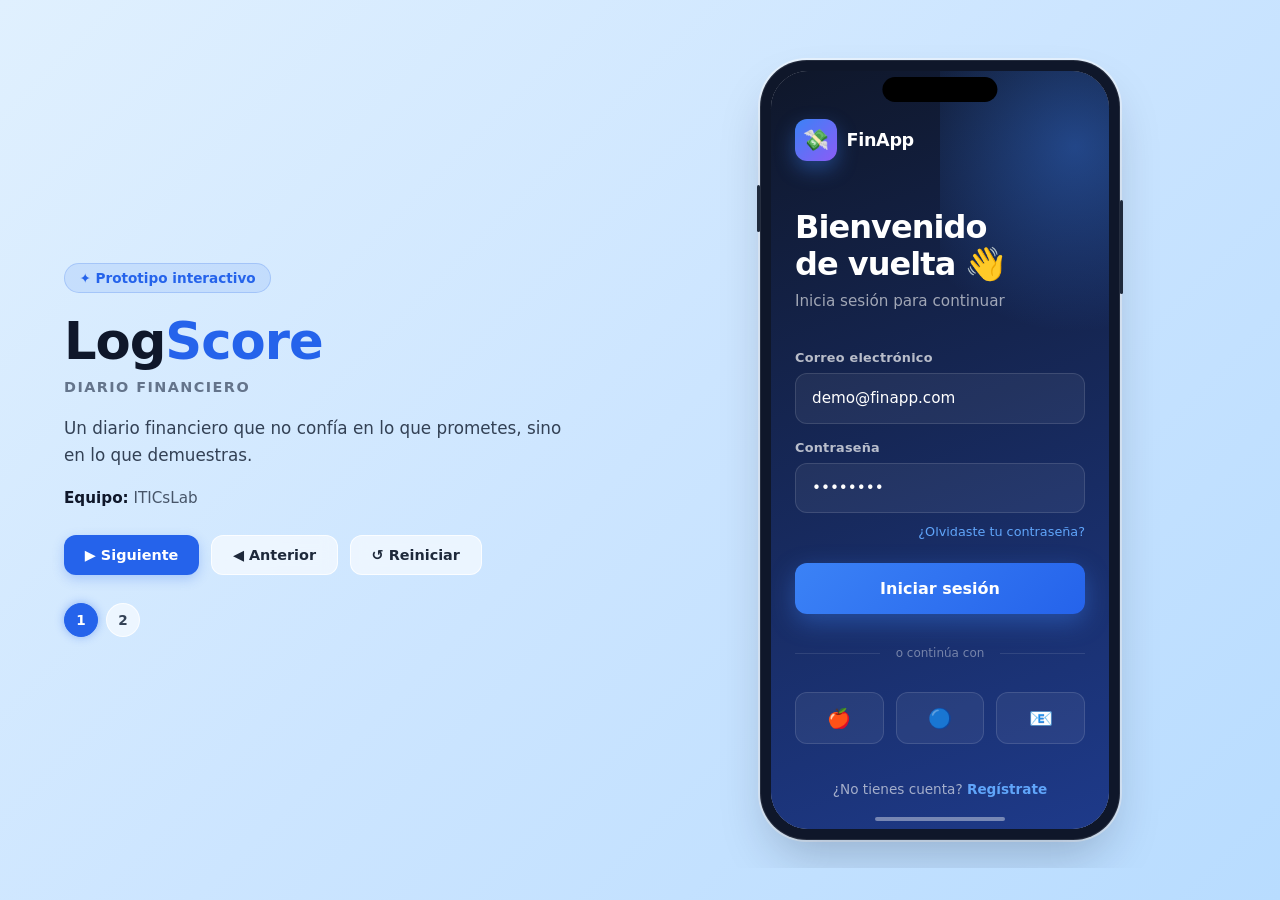
==== interactive-demo-viewer.html @ c2f88ccf "init: pages" ====
<!DOCTYPE html>
<html lang="es">

<head>
    <meta charset="UTF-8">
    <meta name="viewport" content="width=device-width, initial-scale=1.0">
    <title>LogScore — Demo Interactivo</title>
    <style>
        * {
            margin: 0;
            padding: 0;
            box-sizing: border-box;
        }

        html,
        body {
            height: 100%;
            overflow: hidden;
            font-family: 'Inter', system-ui, -apple-system, sans-serif;
            /* Fondo azul claro degradado inspirado en la imagen */
            background: linear-gradient(135deg, #e0f0fe 0%, #cce5ff 50%, #b8dcff 100%);
            color: #1e293b;
        }

        /* Layout de 2 columnas */
        .hero {
            display: grid;
            grid-template-columns: 1fr 1fr;
            align-items: center;
            height: 100vh;
            padding: 2rem 4rem;
            gap: 3rem;
            overflow: hidden;
        }

        /* Columna izquierda (info) */
        .info {
            display: flex;
            flex-direction: column;
            gap: 1.25rem;
            max-width: 520px;
        }

        .badge {
            display: inline-flex;
            align-items: center;
            gap: 0.5rem;
            background: rgba(37, 99, 235, 0.1);
            color: #2563eb;
            padding: 0.4rem 0.9rem;
            border-radius: 999px;
            font-size: 0.85rem;
            font-weight: 600;
            border: 1px solid rgba(37, 99, 235, 0.2);
            width: fit-content;
        }

        .brand-title {
            display: flex;
            align-items: baseline;
            gap: 0.5rem;
        }

        .info h1 {
            font-size: clamp(2.2rem, 4vw, 3.4rem);
            line-height: 1.1;
            font-weight: 800;
            color: #0f172a;
            letter-spacing: -0.02em;
        }

        .info h1 span {
            color: #2563eb;
        }

        .subtitle {
            font-size: 0.9rem;
            font-weight: 700;
            text-transform: uppercase;
            letter-spacing: 0.1em;
            color: #64748b;
            margin-top: 0.6rem;
        }

        .info p {
            color: #334155;
            font-size: 1.05rem;
            line-height: 1.6;
            font-weight: 400;
        }

        .team-tag {
            font-size: 0.95rem;
            color: #475569;
        }

        .team-tag strong {
            color: #0f172a;
        }

        /* Controles del viewer */
        .controls {
            display: flex;
            gap: 0.75rem;
            flex-wrap: wrap;
            margin-top: 0.5rem;
        }

        .btn {
            display: inline-flex;
            align-items: center;
            gap: 0.5rem;
            padding: 0.7rem 1.3rem;
            border: none;
            border-radius: 12px;
            font-size: 0.9rem;
            font-weight: 600;
            cursor: pointer;
            transition: all 0.2s ease;
            font-family: inherit;
        }

        .btn-primary {
            background: #2563eb;
            color: #fff;
            box-shadow: 0 4px 12px rgba(37, 99, 235, 0.25);
        }

        .btn-primary:hover {
            background: #1d4ed8;
            transform: translateY(-2px);
            box-shadow: 0 6px 18px rgba(37, 99, 235, 0.35);
        }

        .btn-ghost {
            background: rgba(255, 255, 255, 0.6);
            color: #1e293b;
            border: 1px solid rgba(255, 255, 255, 0.8);
            backdrop-filter: blur(8px);
        }

        .btn-ghost:hover {
            background: rgba(255, 255, 255, 0.9);
            transform: translateY(-1px);
        }

        /* Selector de pantallas */
        .screen-selector {
            display: flex;
            gap: 0.5rem;
            margin-top: 0.5rem;
            flex-wrap: wrap;
        }

        .screen-dot {
            width: 34px;
            height: 34px;
            border-radius: 50%;
            background: rgba(255, 255, 255, 0.6);
            border: 1px solid rgba(255, 255, 255, 0.8);
            color: #334155;
            font-size: 0.85rem;
            font-weight: 700;
            cursor: pointer;
            transition: all 0.2s ease;
            font-family: inherit;
        }

        .screen-dot:hover {
            background: rgba(37, 99, 235, 0.15);
            color: #2563eb;
        }

        .screen-dot.active {
            background: #2563eb;
            color: #fff;
            border-color: #2563eb;
            box-shadow: 0 0 10px rgba(37, 99, 235, 0.4);
        }

        /* Columna derecha: phone */
        .phone-wrapper {
            display: flex;
            justify-content: center;
            align-items: center;
            height: 100%;
            overflow: hidden;
        }

        /* Marco del teléfono */
        .phone-frame {
            --phone-h: min(90vh, 780px);
            width: calc(var(--phone-h) * 0.4615);
            height: var(--phone-h);
            background: #0f172a;
            border-radius: calc(var(--phone-h) * 0.06);
            padding: calc(var(--phone-h) * 0.014);
            box-shadow:
                0 25px 50px -12px rgba(15, 23, 42, 0.25),
                0 0 0 2px rgba(255, 255, 255, 0.5),
                inset 0 0 0 1px rgba(255, 255, 255, 0.1);
            position: relative;
            flex-shrink: 0;
        }

        /* Botones laterales */
        .phone-frame::before,
        .phone-frame::after {
            content: '';
            position: absolute;
            width: 3px;
            background: #1e293b;
            border-radius: 2px;
        }

        .phone-frame::before {
            top: 18%;
            right: -3px;
            height: 12%;
        }

        .phone-frame::after {
            top: 16%;
            left: -3px;
            height: 6%;
        }

        /* Notch / Dynamic Island */
        .phone-notch {
            position: absolute;
            top: calc(var(--phone-h) * 0.014 + 6px);
            left: 50%;
            transform: translateX(-50%);
            width: 32%;
            height: calc(var(--phone-h) * 0.032);
            background: #000;
            border-radius: 999px;
            z-index: 20;
        }

        .phone-screen {
            width: 100%;
            height: 100%;
            border-radius: calc(var(--phone-h) * 0.048);
            overflow: hidden;
            background: #fff;
            position: relative;
        }

        .phone-screen iframe {
            width: 100%;
            height: 100%;
            border: none;
            display: block;
        }

        /* Responsive */
        @media (max-width: 900px) {
            .hero {
                grid-template-columns: 1fr;
                padding: 1.5rem;
                gap: 1.5rem;
            }

            .info {
                text-align: center;
                align-items: center;
            }

            .phone-frame {
                --phone-h: min(70vh, 600px);
            }
        }

        @media (max-height: 700px) {
            .phone-frame {
                --phone-h: min(88vh, 620px);
            }

            .info h1 {
                font-size: 1.8rem;
            }

            .info p {
                font-size: 0.9rem;
            }
        }
    </style>
</head>

<body>
    <section class="hero">
        <!-- Info del producto -->
        <div class="info">
            <span class="badge">✦ Prototipo interactivo</span>
            <div>
                <h1>Log<span>Score</span></h1>
                <div class="subtitle">Diario Financiero</div>
            </div>

            <p>Un diario financiero que no confía en lo que prometes, sino en lo que demuestras.</p>

            <div class="team-tag">
                <strong>Equipo:</strong> ITICsLab
            </div>

            <div class="controls">
                <button class="btn btn-primary" onclick="loadScreen(currentScreen + 1)">
                    ▶ Siguiente
                </button>
                <button class="btn btn-ghost" onclick="loadScreen(currentScreen - 1)">
                    ◀ Anterior
                </button>
                <button class="btn btn-ghost" onclick="resetDemo()">
                    ↺ Reiniciar
                </button>
            </div>

            <div class="screen-selector" id="screenSelector">
                <!-- generados por JS -->
            </div>
        </div>

        <!-- Marco del teléfono -->
        <div class="phone-wrapper">
            <div class="phone-frame">
                <div class="phone-notch"></div>
                <div class="phone-screen">
                    <iframe id="appScreen" src="mobile-app-mockup/page1.html"></iframe>
                </div>
            </div>
        </div>
    </section>

    <script>
        const iframe = document.getElementById('appScreen');
        const selector = document.getElementById('screenSelector');

        const screens = [
            { n: 1, title: 'Login' },
            { n: 2, title: 'Dashboard' }
        ];

        let currentScreen = 1;

        // Renderizar botones de pantalla
        screens.forEach(s => {
            const btn = document.createElement('button');
            btn.className = 'screen-dot';
            btn.textContent = s.n;
            btn.title = s.title;
            btn.onclick = () => loadScreen(s.n);
            selector.appendChild(btn);
        });

        function loadScreen(n) {
            if (n < 1 || n > screens.length) return;
            currentScreen = n;
            iframe.src = `mobile-app-mockup/page${n}.html`;
            updateActiveDot();
        }

        function resetDemo() {
            loadScreen(1);
        }

        function updateActiveDot() {
            document.querySelectorAll('.screen-dot').forEach((dot, i) => {
                dot.classList.toggle('active', i + 1 === currentScreen);
            });
        }

        // Escuchar navegación desde las pantallas
        window.addEventListener('message', (e) => {
            if (e.data && e.data.action === 'navigate') {
                loadScreen(e.data.screen);
            }
        });

        // Inicializar
        updateActiveDot();

        // Navegación con flechas del teclado
        document.addEventListener('keydown', (e) => {
            if (e.key === 'ArrowRight') loadScreen(currentScreen + 1);
            if (e.key === 'ArrowLeft') loadScreen(currentScreen - 1);
        });
    </script>
</body>

</html>
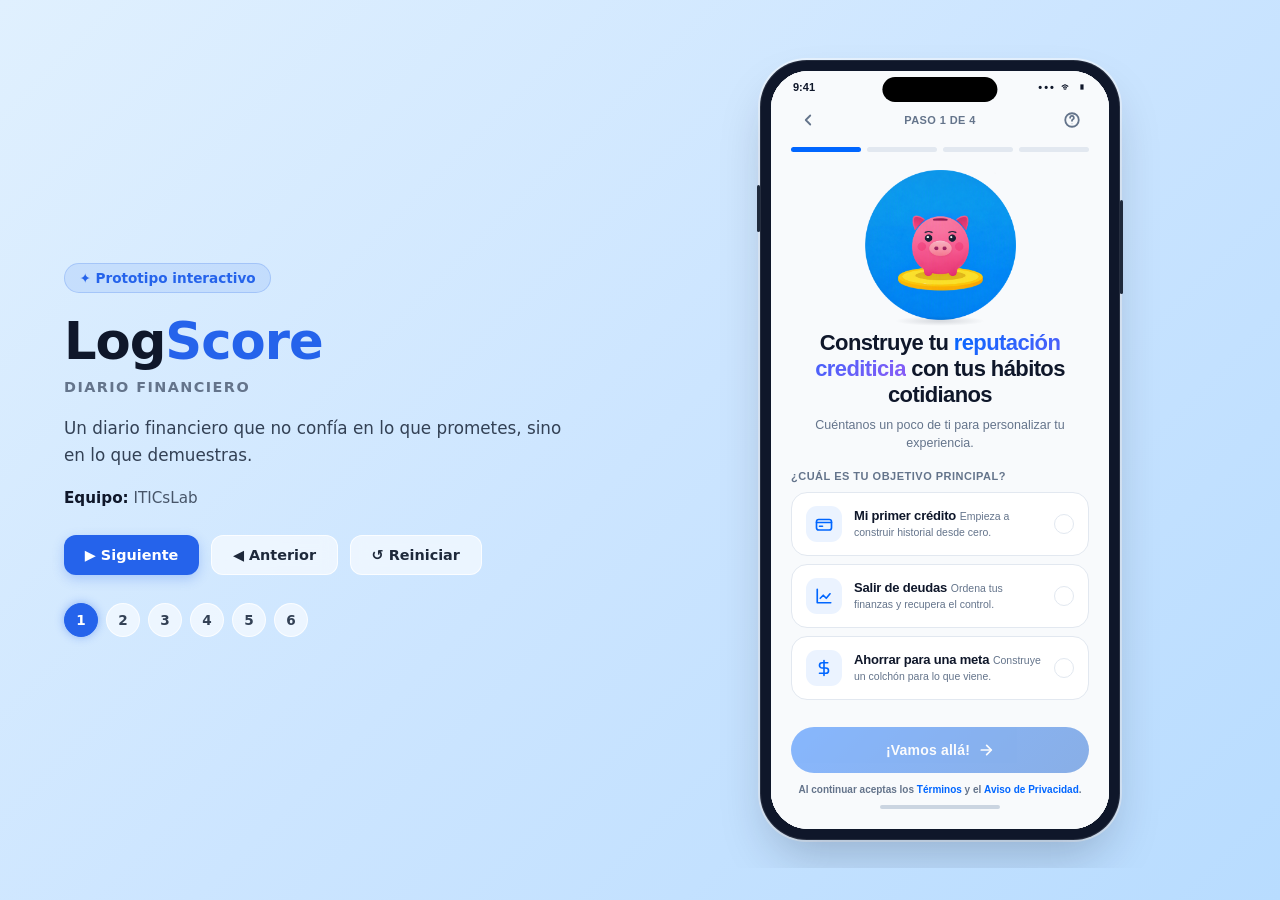
==== commit 48c6accf: "added: demo pages" ====
--- a/interactive-demo-viewer.html
+++ b/interactive-demo-viewer.html
@@ -255,24 +255,149 @@
         }
 
         /* Responsive */
+        /* --- RESPONSIVE --- */
         @media (max-width: 900px) {
+            html,
+            body {
+                height: auto;
+                min-height: 100%;
+                overflow-x: hidden;
+                overflow-y: auto;
+            }
+
             .hero {
+                min-height: 100vh;
+                height: auto;
                 grid-template-columns: 1fr;
-                padding: 1.5rem;
+                padding: 5.5rem 1rem 2rem;
                 gap: 1.5rem;
+                overflow: visible;
             }
 
             .info {
+                width: 100%;
+                max-width: none;
                 text-align: center;
                 align-items: center;
+                gap: 0.85rem;
+            }
+
+            .badge {
+                font-size: 0.72rem;
+                padding: 0.35rem 0.75rem;
+            }
+
+            .brand-title {
+                justify-content: center;
+            }
+
+            .info h1 {
+                font-size: clamp(2rem, 10vw, 2.8rem);
+            }
+
+            .subtitle {
+                font-size: 0.72rem;
+                margin-top: 0.35rem;
+            }
+
+            .info p {
+                max-width: 340px;
+                font-size: 0.9rem;
+                line-height: 1.45;
+            }
+
+            .team-tag {
+                font-size: 0.8rem;
+            }
+
+            .controls {
+                width: 100%;
+                max-width: 360px;
+                justify-content: center;
+                gap: 0.5rem;
+                margin-top: 0.25rem;
+            }
+
+            .btn {
+                padding: 0.65rem 0.9rem;
+                font-size: 0.78rem;
+                flex: 1 1 auto;
+            }
+
+            .screen-selector {
+                justify-content: center;
+                margin-top: 0.15rem;
+            }
+
+            .screen-dot {
+                width: 32px;
+                height: 32px;
+            }
+
+            .phone-wrapper {
+                width: 100%;
+                height: auto;
+                min-height: 0;
+                overflow: visible;
+                align-items: flex-start;
             }
 
             .phone-frame {
-                --phone-h: min(70vh, 600px);
-            }
-        }
-
-        @media (max-height: 700px) {
+                /* El teléfono ocupa casi todo el ancho disponible */
+                --phone-w: min(82vw, 390px);
+                width: var(--phone-w);
+                height: calc(var(--phone-w) / 0.4615);
+                padding: calc(var(--phone-w) * 0.0303);
+                border-radius: calc(var(--phone-w) * 0.13);
+            }
+
+            .phone-notch {
+                top: calc(var(--phone-w) * 0.0303 + 5px);
+                height: calc(var(--phone-w) * 0.0693);
+            }
+
+            .phone-screen {
+                border-radius: calc(var(--phone-w) * 0.104);
+            }
+
+            .phone-frame::before,
+            .phone-frame::after {
+                width: 2px;
+            }
+        }
+
+        @media (max-width: 420px) {
+            .hero {
+                padding-left: 0.75rem;
+                padding-right: 0.75rem;
+                padding-top: 5rem;
+                gap: 1.25rem;
+            }
+
+            .info h1 {
+                font-size: 2.15rem;
+            }
+
+            .info p {
+                font-size: 0.84rem;
+                max-width: 310px;
+            }
+
+            .controls {
+                max-width: 330px;
+            }
+
+            .btn {
+                padding: 0.6rem 0.65rem;
+                font-size: 0.72rem;
+            }
+
+            .phone-frame {
+                --phone-w: min(86vw, 360px);
+            }
+        }
+
+        @media (max-height: 700px) and (min-width: 901px) {
             .phone-frame {
                 --phone-h: min(88vh, 620px);
             }
@@ -326,7 +451,7 @@
             <div class="phone-frame">
                 <div class="phone-notch"></div>
                 <div class="phone-screen">
-                    <iframe id="appScreen" src="mobile-app-mockup/page1.html"></iframe>
+                    <iframe id="appScreen" src="mobile-app-mockup/page1.html" scrolling="no" loading="lazy"></iframe>
                 </div>
             </div>
         </div>
@@ -337,8 +462,12 @@
         const selector = document.getElementById('screenSelector');
 
         const screens = [
-            { n: 1, title: 'Login' },
-            { n: 2, title: 'Dashboard' }
+            { n: 1, title: 'Onboarding' },
+            { n: 2, title: 'Dashboard' },
+            { n: 3, title: 'Registro Conversacional & Escanner' },
+            { n: 4, title: 'Dashboard' },
+            { n: 5, title: 'Dashboard' },
+            { n: 6, title: 'Dashboard' }
         ];
 
         let currentScreen = 1;
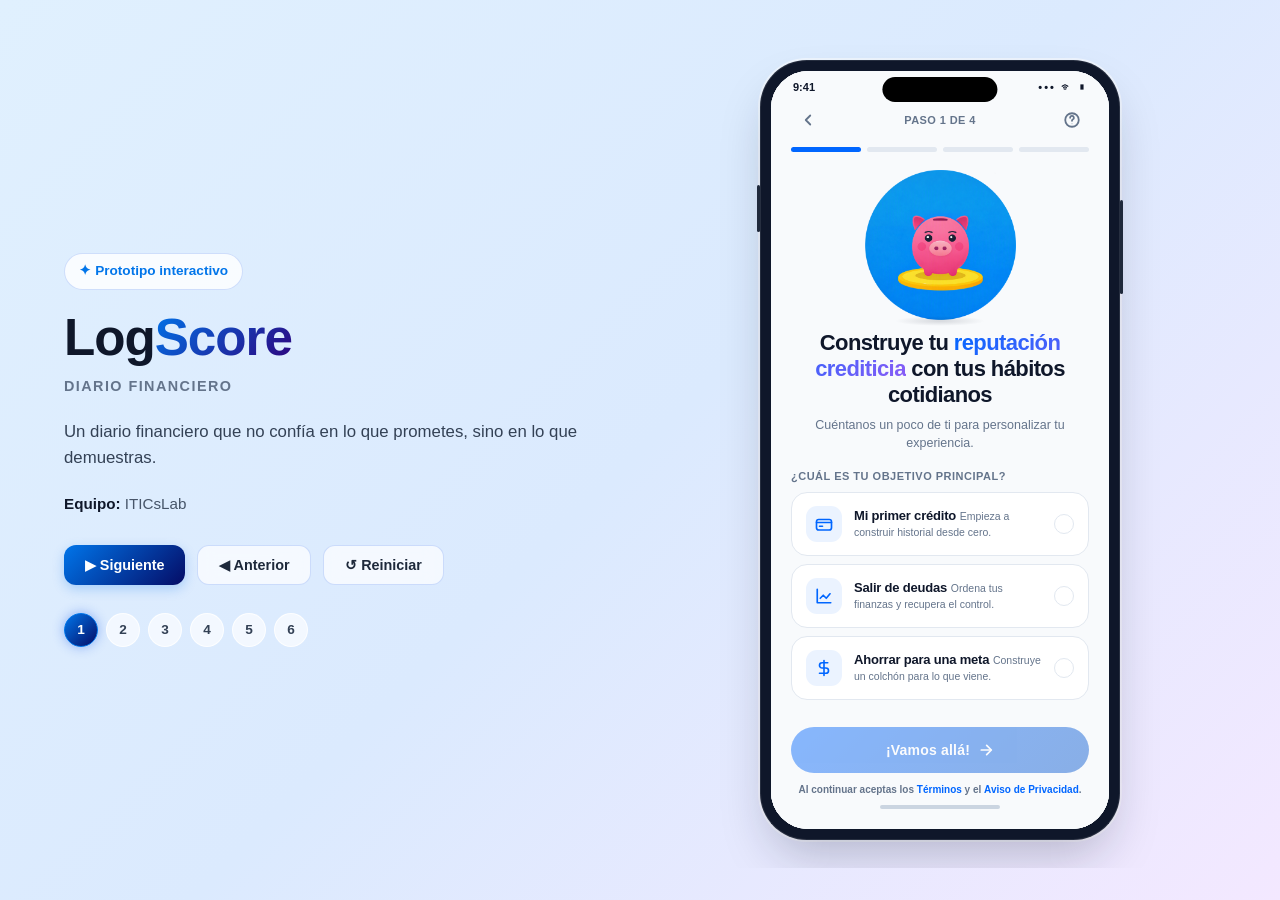
==== commit d52d893d: "Refactor: CSS and JS for home and viewer phone pages" ====
--- a/interactive-demo-viewer.html
+++ b/interactive-demo-viewer.html
@@ -5,412 +5,9 @@
     <meta charset="UTF-8">
     <meta name="viewport" content="width=device-width, initial-scale=1.0">
     <title>LogScore — Demo Interactivo</title>
-    <style>
-        * {
-            margin: 0;
-            padding: 0;
-            box-sizing: border-box;
-        }
-
-        html,
-        body {
-            height: 100%;
-            overflow: hidden;
-            font-family: 'Inter', system-ui, -apple-system, sans-serif;
-            /* Fondo azul claro degradado inspirado en la imagen */
-            background: linear-gradient(135deg, #e0f0fe 0%, #cce5ff 50%, #b8dcff 100%);
-            color: #1e293b;
-        }
-
-        /* Layout de 2 columnas */
-        .hero {
-            display: grid;
-            grid-template-columns: 1fr 1fr;
-            align-items: center;
-            height: 100vh;
-            padding: 2rem 4rem;
-            gap: 3rem;
-            overflow: hidden;
-        }
-
-        /* Columna izquierda (info) */
-        .info {
-            display: flex;
-            flex-direction: column;
-            gap: 1.25rem;
-            max-width: 520px;
-        }
-
-        .badge {
-            display: inline-flex;
-            align-items: center;
-            gap: 0.5rem;
-            background: rgba(37, 99, 235, 0.1);
-            color: #2563eb;
-            padding: 0.4rem 0.9rem;
-            border-radius: 999px;
-            font-size: 0.85rem;
-            font-weight: 600;
-            border: 1px solid rgba(37, 99, 235, 0.2);
-            width: fit-content;
-        }
-
-        .brand-title {
-            display: flex;
-            align-items: baseline;
-            gap: 0.5rem;
-        }
-
-        .info h1 {
-            font-size: clamp(2.2rem, 4vw, 3.4rem);
-            line-height: 1.1;
-            font-weight: 800;
-            color: #0f172a;
-            letter-spacing: -0.02em;
-        }
-
-        .info h1 span {
-            color: #2563eb;
-        }
-
-        .subtitle {
-            font-size: 0.9rem;
-            font-weight: 700;
-            text-transform: uppercase;
-            letter-spacing: 0.1em;
-            color: #64748b;
-            margin-top: 0.6rem;
-        }
-
-        .info p {
-            color: #334155;
-            font-size: 1.05rem;
-            line-height: 1.6;
-            font-weight: 400;
-        }
-
-        .team-tag {
-            font-size: 0.95rem;
-            color: #475569;
-        }
-
-        .team-tag strong {
-            color: #0f172a;
-        }
-
-        /* Controles del viewer */
-        .controls {
-            display: flex;
-            gap: 0.75rem;
-            flex-wrap: wrap;
-            margin-top: 0.5rem;
-        }
-
-        .btn {
-            display: inline-flex;
-            align-items: center;
-            gap: 0.5rem;
-            padding: 0.7rem 1.3rem;
-            border: none;
-            border-radius: 12px;
-            font-size: 0.9rem;
-            font-weight: 600;
-            cursor: pointer;
-            transition: all 0.2s ease;
-            font-family: inherit;
-        }
-
-        .btn-primary {
-            background: #2563eb;
-            color: #fff;
-            box-shadow: 0 4px 12px rgba(37, 99, 235, 0.25);
-        }
-
-        .btn-primary:hover {
-            background: #1d4ed8;
-            transform: translateY(-2px);
-            box-shadow: 0 6px 18px rgba(37, 99, 235, 0.35);
-        }
-
-        .btn-ghost {
-            background: rgba(255, 255, 255, 0.6);
-            color: #1e293b;
-            border: 1px solid rgba(255, 255, 255, 0.8);
-            backdrop-filter: blur(8px);
-        }
-
-        .btn-ghost:hover {
-            background: rgba(255, 255, 255, 0.9);
-            transform: translateY(-1px);
-        }
-
-        /* Selector de pantallas */
-        .screen-selector {
-            display: flex;
-            gap: 0.5rem;
-            margin-top: 0.5rem;
-            flex-wrap: wrap;
-        }
-
-        .screen-dot {
-            width: 34px;
-            height: 34px;
-            border-radius: 50%;
-            background: rgba(255, 255, 255, 0.6);
-            border: 1px solid rgba(255, 255, 255, 0.8);
-            color: #334155;
-            font-size: 0.85rem;
-            font-weight: 700;
-            cursor: pointer;
-            transition: all 0.2s ease;
-            font-family: inherit;
-        }
-
-        .screen-dot:hover {
-            background: rgba(37, 99, 235, 0.15);
-            color: #2563eb;
-        }
-
-        .screen-dot.active {
-            background: #2563eb;
-            color: #fff;
-            border-color: #2563eb;
-            box-shadow: 0 0 10px rgba(37, 99, 235, 0.4);
-        }
-
-        /* Columna derecha: phone */
-        .phone-wrapper {
-            display: flex;
-            justify-content: center;
-            align-items: center;
-            height: 100%;
-            overflow: hidden;
-        }
-
-        /* Marco del teléfono */
-        .phone-frame {
-            --phone-h: min(90vh, 780px);
-            width: calc(var(--phone-h) * 0.4615);
-            height: var(--phone-h);
-            background: #0f172a;
-            border-radius: calc(var(--phone-h) * 0.06);
-            padding: calc(var(--phone-h) * 0.014);
-            box-shadow:
-                0 25px 50px -12px rgba(15, 23, 42, 0.25),
-                0 0 0 2px rgba(255, 255, 255, 0.5),
-                inset 0 0 0 1px rgba(255, 255, 255, 0.1);
-            position: relative;
-            flex-shrink: 0;
-        }
-
-        /* Botones laterales */
-        .phone-frame::before,
-        .phone-frame::after {
-            content: '';
-            position: absolute;
-            width: 3px;
-            background: #1e293b;
-            border-radius: 2px;
-        }
-
-        .phone-frame::before {
-            top: 18%;
-            right: -3px;
-            height: 12%;
-        }
-
-        .phone-frame::after {
-            top: 16%;
-            left: -3px;
-            height: 6%;
-        }
-
-        /* Notch / Dynamic Island */
-        .phone-notch {
-            position: absolute;
-            top: calc(var(--phone-h) * 0.014 + 6px);
-            left: 50%;
-            transform: translateX(-50%);
-            width: 32%;
-            height: calc(var(--phone-h) * 0.032);
-            background: #000;
-            border-radius: 999px;
-            z-index: 20;
-        }
-
-        .phone-screen {
-            width: 100%;
-            height: 100%;
-            border-radius: calc(var(--phone-h) * 0.048);
-            overflow: hidden;
-            background: #fff;
-            position: relative;
-        }
-
-        .phone-screen iframe {
-            width: 100%;
-            height: 100%;
-            border: none;
-            display: block;
-        }
-
-        /* Responsive */
-        /* --- RESPONSIVE --- */
-        @media (max-width: 900px) {
-            html,
-            body {
-                height: auto;
-                min-height: 100%;
-                overflow-x: hidden;
-                overflow-y: auto;
-            }
-
-            .hero {
-                min-height: 100vh;
-                height: auto;
-                grid-template-columns: 1fr;
-                padding: 5.5rem 1rem 2rem;
-                gap: 1.5rem;
-                overflow: visible;
-            }
-
-            .info {
-                width: 100%;
-                max-width: none;
-                text-align: center;
-                align-items: center;
-                gap: 0.85rem;
-            }
-
-            .badge {
-                font-size: 0.72rem;
-                padding: 0.35rem 0.75rem;
-            }
-
-            .brand-title {
-                justify-content: center;
-            }
-
-            .info h1 {
-                font-size: clamp(2rem, 10vw, 2.8rem);
-            }
-
-            .subtitle {
-                font-size: 0.72rem;
-                margin-top: 0.35rem;
-            }
-
-            .info p {
-                max-width: 340px;
-                font-size: 0.9rem;
-                line-height: 1.45;
-            }
-
-            .team-tag {
-                font-size: 0.8rem;
-            }
-
-            .controls {
-                width: 100%;
-                max-width: 360px;
-                justify-content: center;
-                gap: 0.5rem;
-                margin-top: 0.25rem;
-            }
-
-            .btn {
-                padding: 0.65rem 0.9rem;
-                font-size: 0.78rem;
-                flex: 1 1 auto;
-            }
-
-            .screen-selector {
-                justify-content: center;
-                margin-top: 0.15rem;
-            }
-
-            .screen-dot {
-                width: 32px;
-                height: 32px;
-            }
-
-            .phone-wrapper {
-                width: 100%;
-                height: auto;
-                min-height: 0;
-                overflow: visible;
-                align-items: flex-start;
-            }
-
-            .phone-frame {
-                /* El teléfono ocupa casi todo el ancho disponible */
-                --phone-w: min(82vw, 390px);
-                width: var(--phone-w);
-                height: calc(var(--phone-w) / 0.4615);
-                padding: calc(var(--phone-w) * 0.0303);
-                border-radius: calc(var(--phone-w) * 0.13);
-            }
-
-            .phone-notch {
-                top: calc(var(--phone-w) * 0.0303 + 5px);
-                height: calc(var(--phone-w) * 0.0693);
-            }
-
-            .phone-screen {
-                border-radius: calc(var(--phone-w) * 0.104);
-            }
-
-            .phone-frame::before,
-            .phone-frame::after {
-                width: 2px;
-            }
-        }
-
-        @media (max-width: 420px) {
-            .hero {
-                padding-left: 0.75rem;
-                padding-right: 0.75rem;
-                padding-top: 5rem;
-                gap: 1.25rem;
-            }
-
-            .info h1 {
-                font-size: 2.15rem;
-            }
-
-            .info p {
-                font-size: 0.84rem;
-                max-width: 310px;
-            }
-
-            .controls {
-                max-width: 330px;
-            }
-
-            .btn {
-                padding: 0.6rem 0.65rem;
-                font-size: 0.72rem;
-            }
-
-            .phone-frame {
-                --phone-w: min(86vw, 360px);
-            }
-        }
-
-        @media (max-height: 700px) and (min-width: 901px) {
-            .phone-frame {
-                --phone-h: min(88vh, 620px);
-            }
-
-            .info h1 {
-                font-size: 1.8rem;
-            }
-
-            .info p {
-                font-size: 0.9rem;
-            }
-        }
-    </style>
+    <link rel="icon" type="image/png" href="assets/icon.ico">
+    <link rel="stylesheet" href="styles/global.css">
+    <link rel="stylesheet" href="styles/movile-viewer.css">
 </head>
 
 <body>
@@ -457,64 +54,8 @@
         </div>
     </section>
 
-    <script>
-        const iframe = document.getElementById('appScreen');
-        const selector = document.getElementById('screenSelector');
+    <script src="scripts/viewer.js"></script>
 
-        const screens = [
-            { n: 1, title: 'Onboarding' },
-            { n: 2, title: 'Dashboard' },
-            { n: 3, title: 'Registro Conversacional & Escanner' },
-            { n: 4, title: 'Dashboard' },
-            { n: 5, title: 'Dashboard' },
-            { n: 6, title: 'Dashboard' }
-        ];
-
-        let currentScreen = 1;
-
-        // Renderizar botones de pantalla
-        screens.forEach(s => {
-            const btn = document.createElement('button');
-            btn.className = 'screen-dot';
-            btn.textContent = s.n;
-            btn.title = s.title;
-            btn.onclick = () => loadScreen(s.n);
-            selector.appendChild(btn);
-        });
-
-        function loadScreen(n) {
-            if (n < 1 || n > screens.length) return;
-            currentScreen = n;
-            iframe.src = `mobile-app-mockup/page${n}.html`;
-            updateActiveDot();
-        }
-
-        function resetDemo() {
-            loadScreen(1);
-        }
-
-        function updateActiveDot() {
-            document.querySelectorAll('.screen-dot').forEach((dot, i) => {
-                dot.classList.toggle('active', i + 1 === currentScreen);
-            });
-        }
-
-        // Escuchar navegación desde las pantallas
-        window.addEventListener('message', (e) => {
-            if (e.data && e.data.action === 'navigate') {
-                loadScreen(e.data.screen);
-            }
-        });
-
-        // Inicializar
-        updateActiveDot();
-
-        // Navegación con flechas del teclado
-        document.addEventListener('keydown', (e) => {
-            if (e.key === 'ArrowRight') loadScreen(currentScreen + 1);
-            if (e.key === 'ArrowLeft') loadScreen(currentScreen - 1);
-        });
-    </script>
 </body>
 
 </html>
--- a/styles/global.css
+++ b/styles/global.css
@@ -0,0 +1,149 @@
+/* --- Reset --- */
+* {
+    margin: 0;
+    padding: 0;
+    box-sizing: border-box;
+}
+
+/* --- Variables globales (paleta compartida) --- */
+:root {
+    --primary: #0075ea;
+    --primary-dark: #050c66;
+    --secondary: #2e017b;
+    --accent: #d13c3c;
+    --text-dark: #000000;
+    --text-muted: #333333;
+    --bg-light: #ffffff;
+
+    /* Tintes sutiles reutilizables */
+    --tint-blue: #f4f9ff;
+    --tint-violet: #f8f6ff;
+    --tint-mixed: #f5f8ff;
+    --tint-dark: #0f172a;
+}
+
+/* --- Tipografía base --- */
+body {
+    font-family: 'Plus Jakarta Sans', sans-serif;
+    color: var(--text-dark);
+    line-height: 1.6;
+    overflow-x: hidden;
+}
+
+/* --- Botones genéricos (base compartida) --- */
+.btn {
+    display: inline-flex;
+    align-items: center;
+    gap: 0.5rem;
+    padding: 0.7rem 1.3rem;
+    border: none;
+    border-radius: 12px;
+    font-size: 0.9rem;
+    font-weight: 600;
+    cursor: pointer;
+    transition: all 0.2s ease;
+    font-family: inherit;
+}
+
+.btn-primary {
+    background: linear-gradient(135deg, var(--primary), var(--primary-dark));
+    color: #fff;
+    box-shadow: 0 4px 12px rgba(0, 117, 234, 0.25);
+}
+
+.btn-primary:hover {
+    background: linear-gradient(135deg, var(--primary-dark), var(--primary));
+    transform: translateY(-2px);
+    box-shadow: 0 6px 18px rgba(0, 117, 234, 0.35);
+}
+
+.btn-ghost {
+    background: rgba(255, 255, 255, 0.7);
+    color: #1e293b;
+    border: 1px solid rgba(37, 99, 235, 0.2);
+    backdrop-filter: blur(8px);
+}
+
+.btn-ghost:hover {
+    background: rgba(255, 255, 255, 0.95);
+    transform: translateY(-1px);
+}
+
+/* --- Contenedor centrado tipo "section" --- */
+.container {
+    max-width: 1100px;
+    margin: 0 auto;
+}
+
+/* --- Header de sección (título + subtítulo centrado) --- */
+.section-header {
+    text-align: center;
+    margin-bottom: 2.5rem;
+}
+
+.section-header h2 {
+    font-size: 2.1rem;
+    font-weight: 800;
+}
+
+.section-header p {
+    color: var(--text-muted);
+    font-size: 1rem;
+}
+
+/* --- Pill list (chips tipo etiqueta) --- */
+.pill-list {
+    display: flex;
+    flex-wrap: wrap;
+    gap: 0.7rem;
+    margin-top: 0.9rem;
+}
+
+.pill-item {
+    background: #ffffff;
+    padding: 0.55rem 1.1rem;
+    border-radius: 999px;
+    font-size: 0.88rem;
+    font-weight: 600;
+    color: var(--text-dark);
+    box-shadow: 0 4px 10px rgba(0, 0, 0, 0.04);
+    border: 1px solid rgba(37, 99, 235, 0.15);
+    display: flex;
+    align-items: center;
+    gap: 0.5rem;
+}
+
+.pill-item::before {
+    content: '•';
+    color: var(--primary);
+    font-size: 1.2rem;
+}
+
+/* ==========================================================
+   Responsive compartido (breakpoint general)
+   ========================================================== */
+@media (max-width: 900px) {
+    .section-header {
+        margin-bottom: 1.75rem;
+    }
+
+    .section-header h2 {
+        font-size: clamp(1.6rem, 7vw, 2.1rem);
+        line-height: 1.2;
+    }
+
+    .section-header p {
+        font-size: 0.9rem;
+        margin-top: 0.4rem;
+    }
+
+    .pill-list {
+        gap: 0.5rem;
+    }
+
+    .pill-item {
+        padding: 0.45rem 0.75rem;
+        font-size: 0.75rem;
+        line-height: 1.3;
+    }
+}
--- a/styles/movile-viewer.css
+++ b/styles/movile-viewer.css
@@ -0,0 +1,368 @@
+/* ==========================================================
+   mobile-viewer.css — Estilos exclusivos de
+   interactive-demo-viewer.html
+   (Alineado con el lenguaje visual del home)
+   ========================================================== */
+
+html,
+body {
+    height: 100%;
+    overflow: hidden;
+    font-family: 'Plus Jakarta Sans', sans-serif;
+    background: linear-gradient(135deg, #e0f0fe 0%, #dbeafe 50%, #f3e8ff 100%);
+    color: #1e293b;
+}
+
+/* --- Layout de 2 columnas --- */
+.hero {
+    display: grid;
+    grid-template-columns: 1fr 1fr;
+    align-items: center;
+    height: 100vh;
+    padding: 2rem 4rem;
+    gap: 3rem;
+    overflow: hidden;
+}
+
+/* --- Columna izquierda (info) --- */
+.info {
+    display: flex;
+    flex-direction: column;
+    gap: 1.25rem;
+    max-width: 520px;
+}
+
+.badge {
+    display: inline-flex;
+    align-items: center;
+    gap: 0.5rem;
+    background: rgba(255, 255, 255, 0.8);
+    color: var(--primary);
+    padding: 0.4rem 0.9rem;
+    border-radius: 999px;
+    font-size: 0.85rem;
+    font-weight: 700;
+    border: 1px solid rgba(37, 99, 235, 0.2);
+    width: fit-content;
+}
+
+.brand-title {
+    display: flex;
+    align-items: baseline;
+    gap: 0.5rem;
+}
+
+.info h1 {
+    font-size: clamp(2.2rem, 4vw, 3.4rem);
+    line-height: 1.1;
+    font-weight: 800;
+    color: #0f172a;
+    letter-spacing: -0.02em;
+}
+
+.info h1 span {
+    background: linear-gradient(135deg, var(--primary), var(--secondary));
+    -webkit-background-clip: text;
+    -webkit-text-fill-color: transparent;
+}
+
+.subtitle {
+    font-size: 0.9rem;
+    font-weight: 700;
+    text-transform: uppercase;
+    letter-spacing: 0.1em;
+    color: #64748b;
+    margin-top: 0.6rem;
+}
+
+.info p {
+    color: #334155;
+    font-size: 1.05rem;
+    line-height: 1.6;
+    font-weight: 400;
+}
+
+.team-tag {
+    font-size: 0.95rem;
+    color: #475569;
+}
+
+.team-tag strong {
+    color: #0f172a;
+}
+
+/* --- Controles del viewer --- */
+.controls {
+    display: flex;
+    gap: 0.75rem;
+    flex-wrap: wrap;
+    margin-top: 0.5rem;
+}
+
+/* --- Selector de pantallas --- */
+.screen-selector {
+    display: flex;
+    gap: 0.5rem;
+    margin-top: 0.5rem;
+    flex-wrap: wrap;
+}
+
+.screen-dot {
+    width: 34px;
+    height: 34px;
+    border-radius: 50%;
+    background: rgba(255, 255, 255, 0.65);
+    border: 1px solid rgba(255, 255, 255, 0.85);
+    color: #334155;
+    font-size: 0.85rem;
+    font-weight: 700;
+    cursor: pointer;
+    transition: all 0.2s ease;
+    font-family: inherit;
+}
+
+.screen-dot:hover {
+    background: rgba(37, 99, 235, 0.15);
+    color: var(--primary);
+}
+
+.screen-dot.active {
+    background: linear-gradient(135deg, var(--primary), var(--primary-dark));
+    color: #fff;
+    border-color: var(--primary);
+    box-shadow: 0 0 12px rgba(37, 99, 235, 0.45);
+}
+
+/* --- Columna derecha: phone --- */
+.phone-wrapper {
+    display: flex;
+    justify-content: center;
+    align-items: center;
+    height: 100%;
+    overflow: hidden;
+}
+
+/* --- Marco del teléfono --- */
+.phone-frame {
+    --phone-h: min(90vh, 780px);
+    width: calc(var(--phone-h) * 0.4615);
+    height: var(--phone-h);
+    background: #0f172a;
+    border-radius: calc(var(--phone-h) * 0.06);
+    padding: calc(var(--phone-h) * 0.014);
+    box-shadow:
+        0 25px 50px -12px rgba(15, 23, 42, 0.25),
+        0 0 0 2px rgba(255, 255, 255, 0.5),
+        inset 0 0 0 1px rgba(255, 255, 255, 0.1);
+    position: relative;
+    flex-shrink: 0;
+}
+
+/* --- Botones laterales del teléfono --- */
+.phone-frame::before,
+.phone-frame::after {
+    content: '';
+    position: absolute;
+    width: 3px;
+    background: #1e293b;
+    border-radius: 2px;
+}
+
+.phone-frame::before {
+    top: 18%;
+    right: -3px;
+    height: 12%;
+}
+
+.phone-frame::after {
+    top: 16%;
+    left: -3px;
+    height: 6%;
+}
+
+/* --- Notch / Dynamic Island --- */
+.phone-notch {
+    position: absolute;
+    top: calc(var(--phone-h) * 0.014 + 6px);
+    left: 50%;
+    transform: translateX(-50%);
+    width: 32%;
+    height: calc(var(--phone-h) * 0.032);
+    background: #000;
+    border-radius: 999px;
+    z-index: 20;
+}
+
+.phone-screen {
+    width: 100%;
+    height: 100%;
+    border-radius: calc(var(--phone-h) * 0.048);
+    overflow: hidden;
+    background: #fff;
+    position: relative;
+}
+
+.phone-screen iframe {
+    width: 100%;
+    height: 100%;
+    border: none;
+    display: block;
+}
+
+/* ==========================================================
+   Responsive exclusivo del viewer
+   ========================================================== */
+@media (max-width: 900px) {
+
+    html,
+    body {
+        height: auto;
+        min-height: 100%;
+        overflow-x: hidden;
+        overflow-y: auto;
+    }
+
+    .hero {
+        min-height: 100vh;
+        height: auto;
+        grid-template-columns: 1fr;
+        padding: 5.5rem 1rem 2rem;
+        gap: 1.5rem;
+        overflow: visible;
+    }
+
+    .info {
+        width: 100%;
+        max-width: none;
+        text-align: center;
+        align-items: center;
+        gap: 0.85rem;
+    }
+
+    .badge {
+        font-size: 0.72rem;
+        padding: 0.35rem 0.75rem;
+    }
+
+    .brand-title {
+        justify-content: center;
+    }
+
+    .info h1 {
+        font-size: clamp(2rem, 10vw, 2.8rem);
+    }
+
+    .subtitle {
+        font-size: 0.72rem;
+        margin-top: 0.35rem;
+    }
+
+    .info p {
+        max-width: 340px;
+        font-size: 0.9rem;
+        line-height: 1.45;
+    }
+
+    .team-tag {
+        font-size: 0.8rem;
+    }
+
+    .controls {
+        width: 100%;
+        max-width: 360px;
+        justify-content: center;
+        gap: 0.5rem;
+        margin-top: 0.25rem;
+    }
+
+    .btn {
+        padding: 0.65rem 0.9rem;
+        font-size: 0.78rem;
+        flex: 1 1 auto;
+    }
+
+    .screen-selector {
+        justify-content: center;
+        margin-top: 0.15rem;
+    }
+
+    .screen-dot {
+        width: 32px;
+        height: 32px;
+    }
+
+    .phone-wrapper {
+        width: 100%;
+        height: auto;
+        min-height: 0;
+        overflow: visible;
+        align-items: flex-start;
+    }
+
+    .phone-frame {
+        --phone-w: min(82vw, 390px);
+        width: var(--phone-w);
+        height: calc(var(--phone-w) / 0.4615);
+        padding: calc(var(--phone-w) * 0.0303);
+        border-radius: calc(var(--phone-w) * 0.13);
+    }
+
+    .phone-notch {
+        top: calc(var(--phone-w) * 0.0303 + 5px);
+        height: calc(var(--phone-w) * 0.0693);
+    }
+
+    .phone-screen {
+        border-radius: calc(var(--phone-w) * 0.104);
+    }
+
+    .phone-frame::before,
+    .phone-frame::after {
+        width: 2px;
+    }
+}
+
+@media (max-width: 420px) {
+    .hero {
+        padding-left: 0.75rem;
+        padding-right: 0.75rem;
+        padding-top: 5rem;
+        gap: 1.25rem;
+    }
+
+    .info h1 {
+        font-size: 2.15rem;
+    }
+
+    .info p {
+        font-size: 0.84rem;
+        max-width: 310px;
+    }
+
+    .controls {
+        max-width: 330px;
+    }
+
+    .btn {
+        padding: 0.6rem 0.65rem;
+        font-size: 0.72rem;
+    }
+
+    .phone-frame {
+        --phone-w: min(86vw, 360px);
+    }
+}
+
+@media (max-height: 700px) and (min-width: 901px) {
+    .phone-frame {
+        --phone-h: min(88vh, 620px);
+    }
+
+    .info h1 {
+        font-size: 1.8rem;
+    }
+
+    .info p {
+        font-size: 0.9rem;
+    }
+}
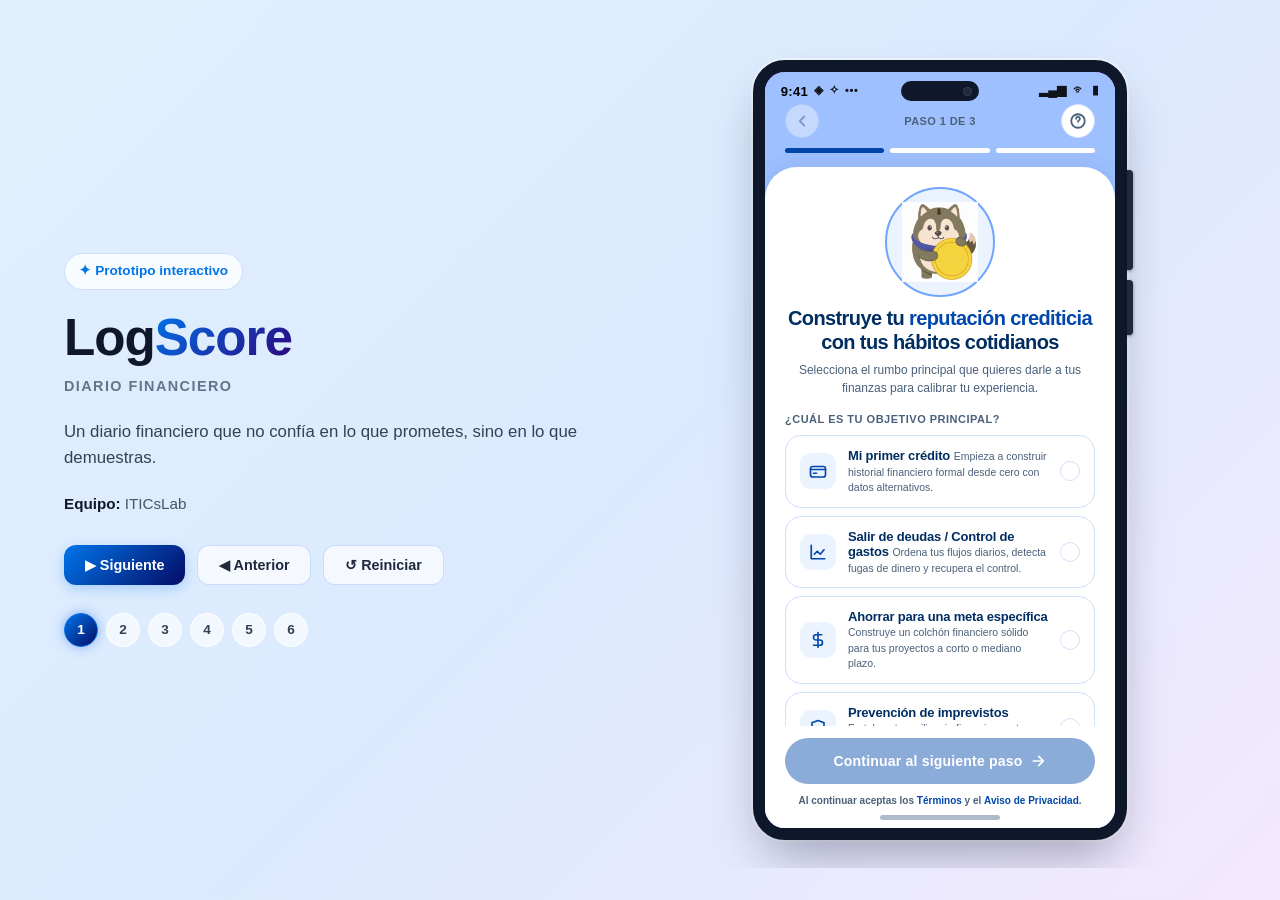
==== commit bc071a43: "Structure updated" ====
--- a/interactive-demo-viewer.html
+++ b/interactive-demo-viewer.html
@@ -43,12 +43,33 @@
             </div>
         </div>
 
-        <!-- Marco del teléfono -->
-        <div class="phone-wrapper">
-            <div class="phone-frame">
-                <div class="phone-notch"></div>
-                <div class="phone-screen">
-                    <iframe id="appScreen" src="mobile-app-mockup/page1.html" scrolling="no" loading="lazy"></iframe>
+        <!-- Recuadro blanco (antes marco del teléfono) -->
+        <div class="screen-wrapper">
+            <div class="phone-body">
+                <span class="phone-btn phone-btn-power"></span>
+                <span class="phone-btn phone-btn-volume"></span>
+                <div class="screen-frame">
+                    <!-- Barra de estado + notch de cámaras -->
+                    <div class="status-bar">
+                        <div class="status-left">
+                            <span class="status-time">9:41</span>
+                            <span class="status-icon">◈</span>
+                            <span class="status-icon">✧</span>
+                            <span class="status-dots">•••</span>
+                        </div>
+                        <div class="camera-notch">
+                            <span class="camera-dot"></span>
+                        </div>
+                        <div class="status-icons">
+                            <span class="status-signal">▂▄▆</span>
+                            <span class="status-wifi">ᯤ</span>
+                            <span class="status-battery">▮</span>
+                        </div>
+                    </div>
+                    <iframe id="appScreen" src="mobile-app-mockup/page1.html" scrolling="no" loading="lazy"
+                        style="background-color: blueviolet;"></iframe>
+                    <!-- Barra de gestos inferior -->
+                    <div class="gesture-bar"></div>
                 </div>
             </div>
         </div>
--- a/styles/movile-viewer.css
+++ b/styles/movile-viewer.css
@@ -1,7 +1,6 @@
 /* ==========================================================
    mobile-viewer.css — Estilos exclusivos de
    interactive-demo-viewer.html
-   (Alineado con el lenguaje visual del home)
    ========================================================== */
 
 html,
@@ -44,12 +43,6 @@
     font-weight: 700;
     border: 1px solid rgba(37, 99, 235, 0.2);
     width: fit-content;
-}
-
-.brand-title {
-    display: flex;
-    align-items: baseline;
-    gap: 0.5rem;
 }
 
 .info h1 {
@@ -133,8 +126,8 @@
     box-shadow: 0 0 12px rgba(37, 99, 235, 0.45);
 }
 
-/* --- Columna derecha: phone --- */
-.phone-wrapper {
+/* --- Columna derecha: recuadro blanco --- */
+.screen-wrapper {
     display: flex;
     justify-content: center;
     align-items: center;
@@ -142,67 +135,23 @@
     overflow: hidden;
 }
 
-/* --- Marco del teléfono --- */
-.phone-frame {
-    --phone-h: min(90vh, 780px);
-    width: calc(var(--phone-h) * 0.4615);
-    height: var(--phone-h);
-    background: #0f172a;
-    border-radius: calc(var(--phone-h) * 0.06);
-    padding: calc(var(--phone-h) * 0.014);
+/* --- Recuadro blanco rectangular --- */
+.screen-frame {
+    --screen-h: min(90vh, 780px);
+    width: calc(var(--screen-h) * 0.48);
+    height: var(--screen-h);
+    background: #ffffff;
+    border-radius: 24px;
+    padding: 0;
     box-shadow:
         0 25px 50px -12px rgba(15, 23, 42, 0.25),
-        0 0 0 2px rgba(255, 255, 255, 0.5),
-        inset 0 0 0 1px rgba(255, 255, 255, 0.1);
+        0 0 0 2px rgba(255, 255, 255, 0.5);
     position: relative;
     flex-shrink: 0;
-}
-
-/* --- Botones laterales del teléfono --- */
-.phone-frame::before,
-.phone-frame::after {
-    content: '';
-    position: absolute;
-    width: 3px;
-    background: #1e293b;
-    border-radius: 2px;
-}
-
-.phone-frame::before {
-    top: 18%;
-    right: -3px;
-    height: 12%;
-}
-
-.phone-frame::after {
-    top: 16%;
-    left: -3px;
-    height: 6%;
-}
-
-/* --- Notch / Dynamic Island --- */
-.phone-notch {
-    position: absolute;
-    top: calc(var(--phone-h) * 0.014 + 6px);
-    left: 50%;
-    transform: translateX(-50%);
-    width: 32%;
-    height: calc(var(--phone-h) * 0.032);
-    background: #000;
-    border-radius: 999px;
-    z-index: 20;
-}
-
-.phone-screen {
-    width: 100%;
-    height: 100%;
-    border-radius: calc(var(--phone-h) * 0.048);
     overflow: hidden;
-    background: #fff;
-    position: relative;
-}
-
-.phone-screen iframe {
+}
+
+.screen-frame iframe {
     width: 100%;
     height: 100%;
     border: none;
@@ -244,10 +193,6 @@
         padding: 0.35rem 0.75rem;
     }
 
-    .brand-title {
-        justify-content: center;
-    }
-
     .info h1 {
         font-size: clamp(2rem, 10vw, 2.8rem);
     }
@@ -291,7 +236,7 @@
         height: 32px;
     }
 
-    .phone-wrapper {
+    .screen-wrapper {
         width: 100%;
         height: auto;
         min-height: 0;
@@ -299,26 +244,11 @@
         align-items: flex-start;
     }
 
-    .phone-frame {
-        --phone-w: min(82vw, 390px);
-        width: var(--phone-w);
-        height: calc(var(--phone-w) / 0.4615);
-        padding: calc(var(--phone-w) * 0.0303);
-        border-radius: calc(var(--phone-w) * 0.13);
-    }
-
-    .phone-notch {
-        top: calc(var(--phone-w) * 0.0303 + 5px);
-        height: calc(var(--phone-w) * 0.0693);
-    }
-
-    .phone-screen {
-        border-radius: calc(var(--phone-w) * 0.104);
-    }
-
-    .phone-frame::before,
-    .phone-frame::after {
-        width: 2px;
+    .screen-frame {
+        --screen-w: min(82vw, 390px);
+        width: var(--screen-w);
+        height: calc(var(--screen-w) / 0.4615);
+        border-radius: 20px;
     }
 }
 
@@ -348,14 +278,14 @@
         font-size: 0.72rem;
     }
 
-    .phone-frame {
-        --phone-w: min(86vw, 360px);
+    .screen-frame {
+        --screen-w: min(86vw, 360px);
     }
 }
 
 @media (max-height: 700px) and (min-width: 901px) {
-    .phone-frame {
-        --phone-h: min(88vh, 620px);
+    .screen-frame {
+        --screen-h: min(88vh, 620px);
     }
 
     .info h1 {
@@ -365,4 +295,205 @@
     .info p {
         font-size: 0.9rem;
     }
+}
+
+/* ==========================================================
+   Marco de teléfono y botones físicos laterales
+   ========================================================== */
+
+.phone-body {
+    position: relative;
+    display: inline-block;
+    flex-shrink: 0;
+}
+
+/* Marco negro tipo teléfono */
+.phone-body .screen-frame {
+    border: 12px solid #0f172a;
+    border-radius: 32px;
+    box-shadow:
+        0 25px 50px -12px rgba(15, 23, 42, 0.35),
+        0 0 0 2px rgba(255, 255, 255, 0.5),
+        inset 0 0 0 2px rgba(255, 255, 255, 0.06);
+}
+
+/* Botones físicos (pegados al marco y más grandes) */
+.phone-btn {
+    position: absolute;
+    right: -6px;
+    /* pegados al borde del marco */
+    width: 6px;
+    /* más gruesos */
+    background: #1e293b;
+    border-radius: 0 4px 4px 0;
+    box-shadow: 0 1px 3px rgba(15, 23, 42, 0.5);
+    z-index: 2;
+}
+
+.phone-btn-power {
+    top: 220px;
+    height: 55px;
+}
+
+.phone-btn-volume {
+    top: 110px;
+    height: 100px;
+}
+
+@media (max-width: 900px) {
+    .status-bar {
+        height: 34px;
+        padding: 0 14px;
+        font-size: 0.76rem;
+    }
+
+    .camera-notch {
+        top: 8px;
+        width: 70px;
+        height: 18px;
+    }
+
+    .camera-dot {
+        width: 8px;
+        height: 8px;
+    }
+
+    .status-icons {
+        font-size: 0.72rem;
+        gap: 6px;
+    }
+}
+
+@media (max-width: 420px) {
+    .status-bar {
+        height: 32px;
+        padding: 0 12px;
+        font-size: 0.72rem;
+    }
+
+    .camera-notch {
+        top: 7px;
+        width: 64px;
+        height: 16px;
+    }
+
+    .camera-dot {
+        width: 7px;
+        height: 7px;
+    }
+
+    .status-icons {
+        font-size: 0.68rem;
+        gap: 5px;
+    }
+}
+
+.status-bar {
+    position: absolute;
+    top: 0;
+    left: 0;
+    width: 100%;
+    height: 38px;
+    display: flex;
+    align-items: center;
+    justify-content: space-between;
+    padding: 0 16px;
+    background: transparent;
+    z-index: 10;
+    pointer-events: none;
+    font-family: 'Plus Jakarta Sans', sans-serif;
+    color: #000000;
+    font-size: 0.82rem;
+    font-weight: 700;
+    box-sizing: border-box;
+}
+
+.status-left {
+    display: flex;
+    align-items: center;
+    gap: 6px;
+}
+
+.status-time {
+    letter-spacing: 0.02em;
+}
+
+.status-icon {
+    font-size: 0.75rem;
+    opacity: 0.9;
+}
+
+.status-dots {
+    font-size: 0.7rem;
+    letter-spacing: 0.05em;
+    opacity: 0.9;
+}
+
+/* Notch de cámaras */
+.camera-notch {
+    position: absolute;
+    top: 9px;
+    left: 50%;
+    transform: translateX(-50%);
+    width: 78px;
+    height: 20px;
+    background: #0f172a;
+    border-radius: 999px;
+    display: flex;
+    align-items: center;
+    justify-content: flex-end;
+    padding-right: 7px;
+    box-sizing: border-box;
+}
+
+.camera-dot {
+    width: 9px;
+    height: 9px;
+    border-radius: 50%;
+    background: #1e293b;
+    box-shadow: inset 0 0 2px rgba(255, 255, 255, 0.25);
+}
+
+.status-icons {
+    display: flex;
+    align-items: center;
+    gap: 7px;
+    font-size: 0.78rem;
+    opacity: 0.9;
+}
+
+
+/* ==========================================================
+   Barra de gestos inferior (home indicator)
+   ========================================================== */
+
+.gesture-bar {
+    position: absolute;
+    bottom: 8px;
+    left: 50%;
+    transform: translateX(-50%);
+    width: 120px;
+    height: 5px;
+    background: #94a3b8;
+    border-radius: 999px;
+    opacity: 0.75;
+    z-index: 10;
+    pointer-events: none;
+}
+
+/* Ajuste responsive */
+@media (max-width: 900px) {
+    .gesture-bar {
+        bottom: 7px;
+        width: 105px;
+        height: 4.5px;
+    }
+}
+
+@media (max-width: 420px) {
+    .gesture-bar {
+        bottom: 6px;
+        width: 90px;
+        height: 4px;
+    }
 }
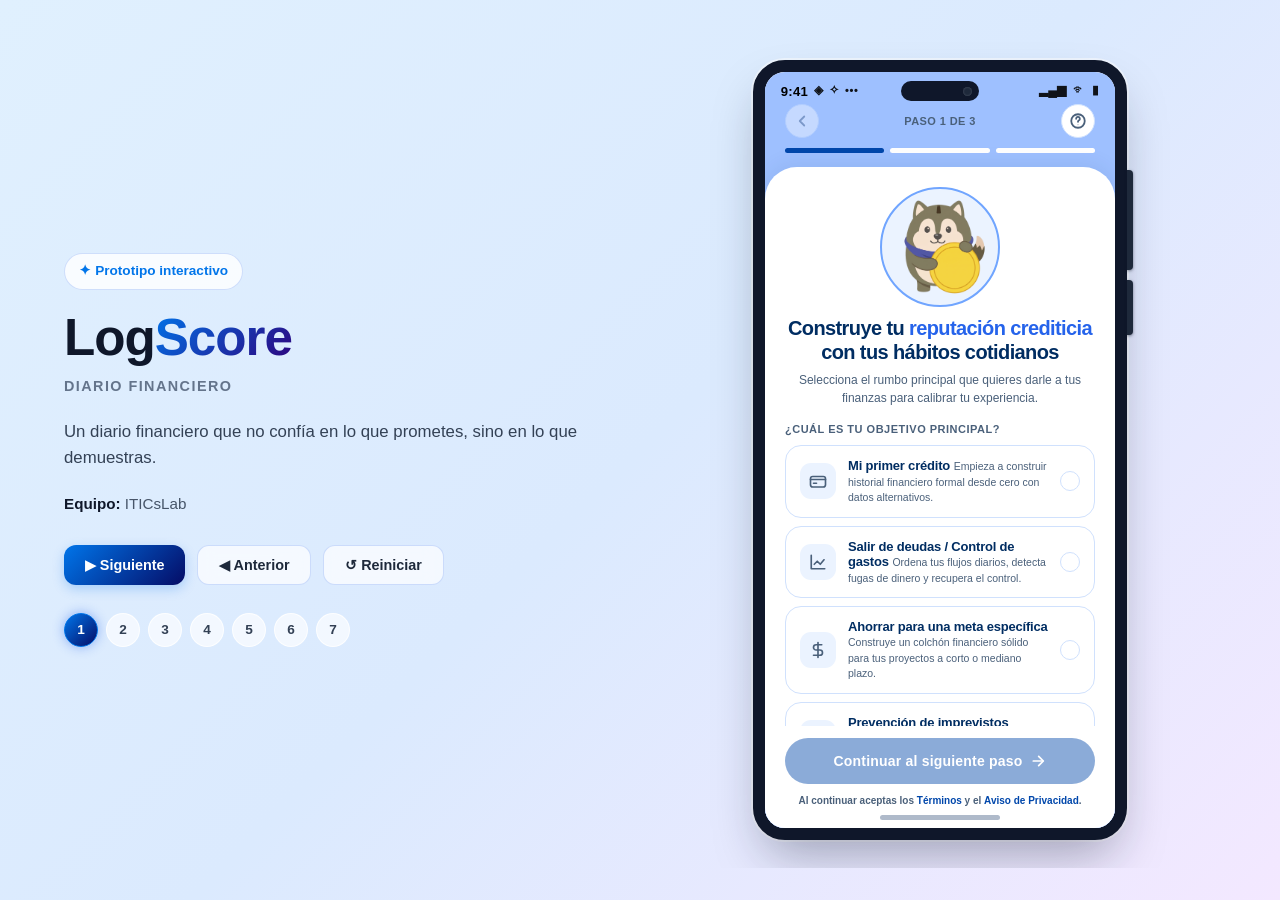
==== commit 17c29eaf: "fix: styles" ====
--- a/interactive-demo-viewer.html
+++ b/interactive-demo-viewer.html
@@ -66,8 +66,7 @@
                             <span class="status-battery">▮</span>
                         </div>
                     </div>
-                    <iframe id="appScreen" src="mobile-app-mockup/page1.html" scrolling="no" loading="lazy"
-                        style="background-color: blueviolet;"></iframe>
+                    <iframe id="appScreen" src="mobile-app-mockup/page1.html" scrolling="no" loading="lazy"></iframe>
                     <!-- Barra de gestos inferior -->
                     <div class="gesture-bar"></div>
                 </div>
